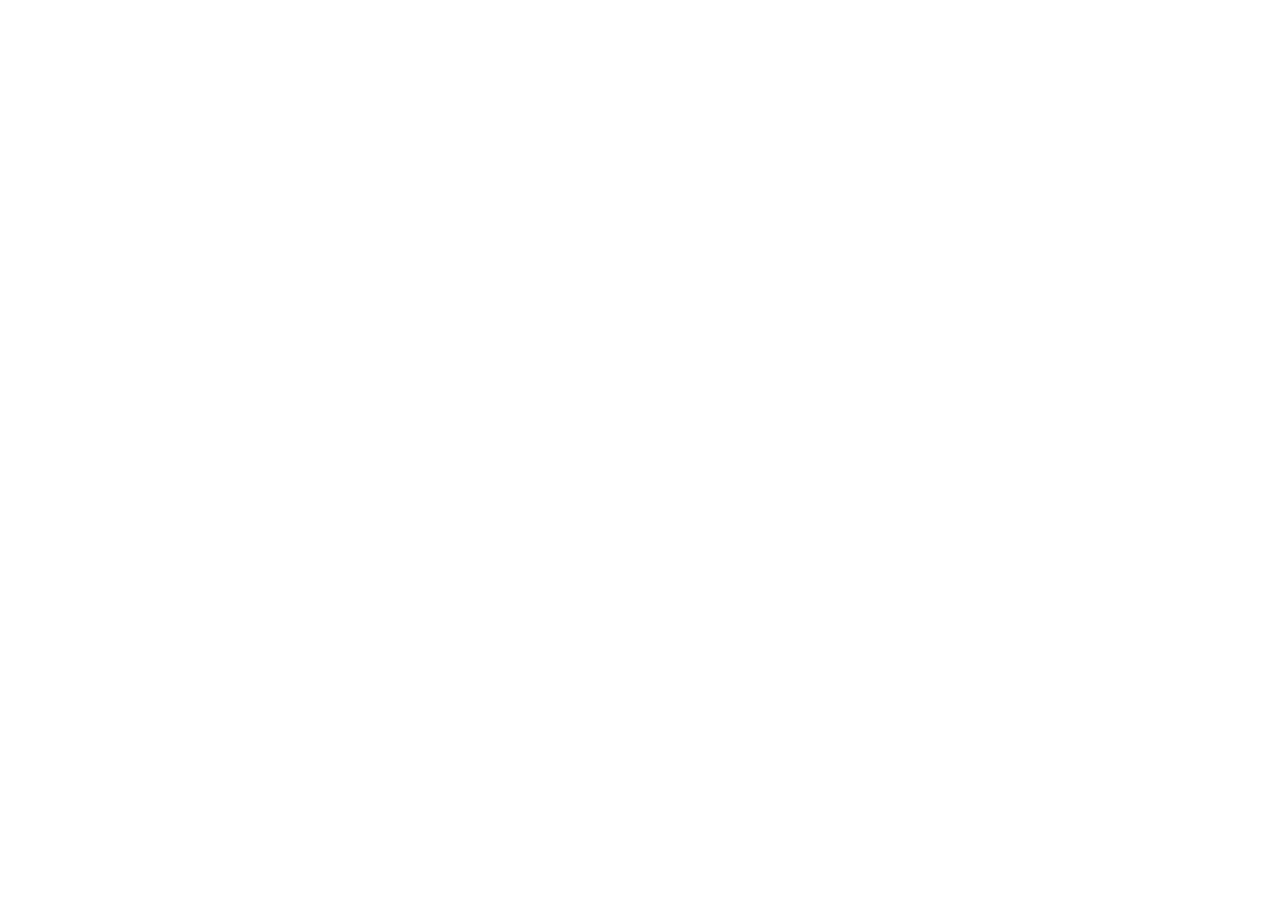
==== index.html @ f9398fc0 "first commit" ====
<!DOCTYPE html>
<html lang="en">
<head>
    <meta charset="UTF-8">
    <meta name="viewport" content="width=device-width, initial-scale=1.0">
    <title>Asprasys</title>
</head>
<body>
    
</body>
</html>
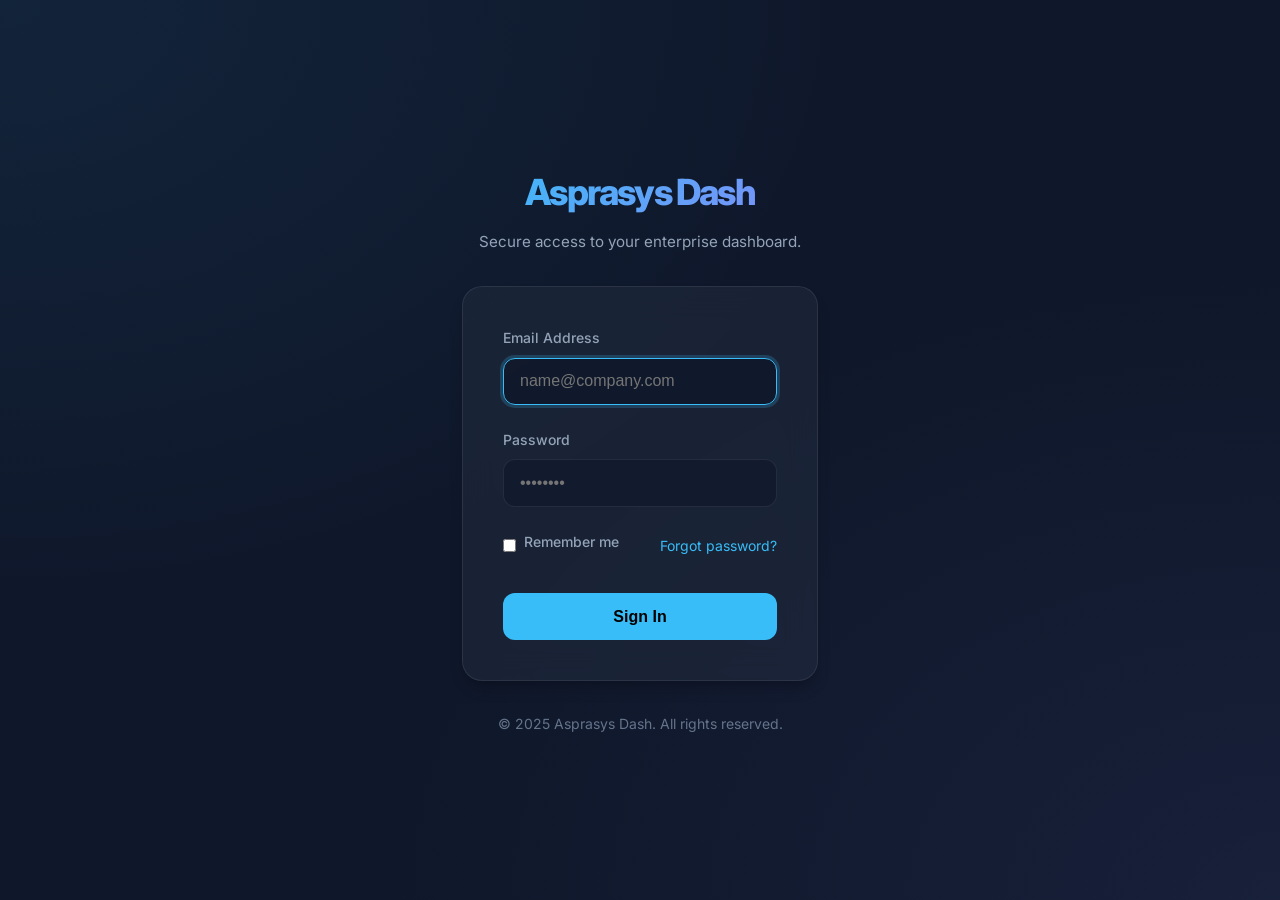
==== commit ce289ceb: "Add login page and dashboard layout with styles; remove old login.html" ====
--- a/index.html
+++ b/index.html
@@ -1,11 +1,356 @@
 <!DOCTYPE html>
 <html lang="en">
+
 <head>
-    <meta charset="UTF-8">
-    <meta name="viewport" content="width=device-width, initial-scale=1.0">
+    <meta charset="UTF-8" />
+    <meta name="viewport" content="width=device-width, initial-scale=1.0" />
     <title>Asprasys</title>
+    <style>
+        /*
+ * GLOBAL STYLESHEET - Dashboard Web App
+ * Optimized for: Login (index.html), Dashboard, and Profile Management
+ */
+
+        @import url('https://fonts.googleapis.com/css2?family=Inter:wght@300;400;500;600;700&display=swap');
+
+        :root {
+            /* Color Palette - Professional Dark Mode */
+            --bg-main: #0f172a;
+            --bg-accent: #1e293b;
+            --primary: #38bdf8;
+            --primary-glow: rgba(56, 189, 248, 0.2);
+            --secondary: #64748b;
+            --accent: #818cf8;
+            --success: #10b981;
+            --warning: #f59e0b;
+            --danger: #ef4444;
+
+            /* Surface Colors */
+            --surface: rgba(30, 41, 59, 0.7);
+            --surface-light: rgba(51, 65, 85, 0.9);
+            --border: rgba(255, 255, 255, 0.08);
+
+            /* Text Colors */
+            --text-primary: #f8fafc;
+            --text-secondary: #94a3b8;
+            --text-muted: #64748b;
+
+            /* Sizing & Layout */
+            --sidebar-width: 260px;
+            --navbar-height: 70px;
+            --container-max: 1200px;
+            --radius-sm: 6px;
+            --radius-md: 12px;
+            --radius-lg: 20px;
+
+            /* Transitions & Shadows */
+            --transition: all 0.3s cubic-bezier(0.4, 0, 0.2, 1);
+            --shadow-md: 0 10px 15px -3px rgba(0, 0, 0, 0.2), 0 4px 6px -2px rgba(0, 0, 0, 0.1);
+        }
+
+        /* 1. Global Reset */
+        *,
+        *::before,
+        *::after {
+            margin: 0;
+            padding: 0;
+            box-sizing: border-box;
+        }
+
+        html {
+            font-size: 16px;
+            scroll-behavior: smooth;
+        }
+
+        body {
+            font-family: 'Inter', system-ui, -apple-system, sans-serif;
+            background: var(--bg-main);
+            background-image:
+                radial-gradient(at 0% 0%, rgba(56, 189, 248, 0.08) 0px, transparent 50%),
+                radial-gradient(at 100% 100%, rgba(129, 140, 248, 0.08) 0px, transparent 50%);
+            background-attachment: fixed;
+            color: var(--text-primary);
+            line-height: 1.6;
+            min-height: 100vh;
+        }
+
+        /* 2. Login Page Specific Layout */
+        .login-page {
+            display: flex;
+            align-items: center;
+            justify-content: center;
+        }
+
+        .login-wrapper {
+            width: 100%;
+            max-width: 420px;
+            padding: 2rem;
+            animation: fadeIn 0.6s ease-out;
+        }
+
+        @keyframes fadeIn {
+            from {
+                opacity: 0;
+                transform: translateY(10px);
+            }
+
+            to {
+                opacity: 1;
+                transform: translateY(0);
+            }
+        }
+
+        .login-header {
+            text-align: center;
+            margin-bottom: 2rem;
+        }
+
+        .app-title {
+            font-size: 2.25rem;
+            font-weight: 800;
+            letter-spacing: -0.05em;
+            margin-bottom: 0.5rem;
+        }
+
+        .app-tagline {
+            color: var(--text-secondary);
+            font-size: 0.95rem;
+        }
+
+        /* 3. Card & Container Components */
+        .card {
+            background: var(--surface);
+            backdrop-filter: blur(16px);
+            -webkit-backdrop-filter: blur(16px);
+            border: 1px solid var(--border);
+            border-radius: var(--radius-lg);
+            padding: 2.5rem;
+            box-shadow: var(--shadow-md);
+        }
+
+        /* 4. Form Styles */
+        .form-group {
+            margin-bottom: 1.5rem;
+        }
+
+        label {
+            display: block;
+            margin-bottom: 0.5rem;
+            font-weight: 500;
+            color: var(--text-secondary);
+            font-size: 0.875rem;
+        }
+
+        .form-control {
+            width: 100%;
+            padding: 0.85rem 1rem;
+            background: rgba(15, 23, 42, 0.6);
+            border: 1px solid var(--border);
+            border-radius: var(--radius-md);
+            color: var(--text-primary);
+            font-size: 1rem;
+            transition: var(--transition);
+        }
+
+        .form-control:focus {
+            outline: none;
+            border-color: var(--primary);
+            box-shadow: 0 0 0 3px var(--primary-glow);
+            background: rgba(15, 23, 42, 0.8);
+        }
+
+        .form-actions {
+            display: flex;
+            align-items: center;
+            justify-content: space-between;
+            margin-bottom: 2rem;
+            font-size: 0.875rem;
+        }
+
+        .checkbox-group {
+            display: flex;
+            align-items: center;
+            gap: 0.5rem;
+        }
+
+        .checkbox-group input[type="checkbox"] {
+            accent-color: var(--primary);
+            cursor: pointer;
+        }
+
+        /* 5. Buttons & Links */
+        .btn {
+            width: 100%;
+            padding: 0.85rem 1.5rem;
+            border-radius: var(--radius-md);
+            font-weight: 600;
+            font-size: 1rem;
+            cursor: pointer;
+            transition: var(--transition);
+            border: 1px solid transparent;
+            display: inline-flex;
+            align-items: center;
+            justify-content: center;
+            gap: 0.5rem;
+        }
+
+        .btn-primary {
+            background: var(--primary);
+            color: #000;
+        }
+
+        .btn-primary:hover {
+            background: #7dd3fc;
+            transform: translateY(-1px);
+            box-shadow: 0 4px 12px rgba(56, 189, 248, 0.3);
+        }
+
+        .btn-secondary {
+            background: transparent;
+            border-color: var(--border);
+            color: var(--text-primary);
+        }
+
+        .btn-secondary:hover {
+            background: var(--bg-accent);
+            border-color: var(--text-secondary);
+        }
+
+        .btn-link {
+            color: var(--primary);
+            text-decoration: none;
+            transition: var(--transition);
+        }
+
+        .btn-link:hover {
+            color: #7dd3fc;
+            text-decoration: underline;
+        }
+
+        /* 6. Dividers */
+        .divider {
+            display: flex;
+            align-items: center;
+            text-align: center;
+            margin: 1.5rem 0;
+            color: var(--text-muted);
+            font-size: 0.75rem;
+            font-weight: 700;
+            text-transform: uppercase;
+            letter-spacing: 0.1em;
+        }
+
+        .divider::before,
+        .divider::after {
+            content: '';
+            flex: 1;
+            border-bottom: 1px solid var(--border);
+        }
+
+        .divider span {
+            padding: 0 1rem;
+        }
+
+        /* 7. Footer */
+        .login-footer {
+            margin-top: 2rem;
+            text-align: center;
+            font-size: 0.875rem;
+            color: var(--text-muted);
+        }
+
+        .text-gradient {
+            background: linear-gradient(135deg, var(--primary), var(--accent));
+            -webkit-background-clip: text;
+            -webkit-text-fill-color: transparent;
+        }
+
+        /* 8. Utilities */
+        .flex-between {
+            display: flex;
+            justify-content: space-between;
+            align-items: center;
+        }
+
+        /* 9. Scrollbar Styles */
+        ::-webkit-scrollbar {
+            width: 8px;
+        }
+
+        ::-webkit-scrollbar-track {
+            background: var(--bg-main);
+        }
+
+        ::-webkit-scrollbar-thumb {
+            background: var(--surface-light);
+            border-radius: 10px;
+        }
+
+        ::-webkit-scrollbar-thumb:hover {
+            background: var(--secondary);
+        }
+
+        /* 10. Responsive */
+        @media (max-width: 480px) {
+            .login-wrapper {
+                padding: 1rem;
+            }
+
+            .card {
+                padding: 1.5rem;
+            }
+        }
+    </style>
 </head>
-<body>
+
+<body class="login-page">
     
+    <main class="login-wrapper">
+        <section class="login-container">
+            <header class="login-header">
+                <div class="app-branding">
+                    <h1 class="app-title text-gradient">Asprasys Dash</h1>
+                    <p class="app-tagline">
+                        Secure access to your enterprise dashboard.
+                    </p>
+                </div>
+            </header>
+
+            <div class="card login-card">
+                <form action="dashboard.html" method="POST" class="login-form">
+                    <div class="form-group">
+                        <label for="email">Email Address</label>
+                        <input type="email" id="email" name="email" class="form-control" placeholder="name@company.com"
+                            required autofocus />
+                    </div>
+
+                    <div class="form-group">
+                        <label for="password">Password</label>
+                        <input type="password" id="password" name="password" class="form-control" placeholder="••••••••"
+                            required />
+                    </div>
+
+                    <div class="form-actions flex-between">
+                        <div class="checkbox-group">
+                            <input type="checkbox" id="remember" name="remember" />
+                            <label for="remember">Remember me</label>
+                        </div>
+                        <a href="#" class="btn-link">Forgot password?</a>
+                    </div>
+
+                    <button type="submit" class="btn btn-primary" href="\auth\dashboard.html">Sign In</button>
+
+                </form>
+            </div>
+
+            <footer class="login-footer">
+                <p class="copyright-text">
+                    &copy; 2025 <span class="app-name">Asprasys Dash</span>. All rights
+                    reserved.
+                </p>
+            </footer>
+        </section>
+    </main>
 </body>
+
 </html>
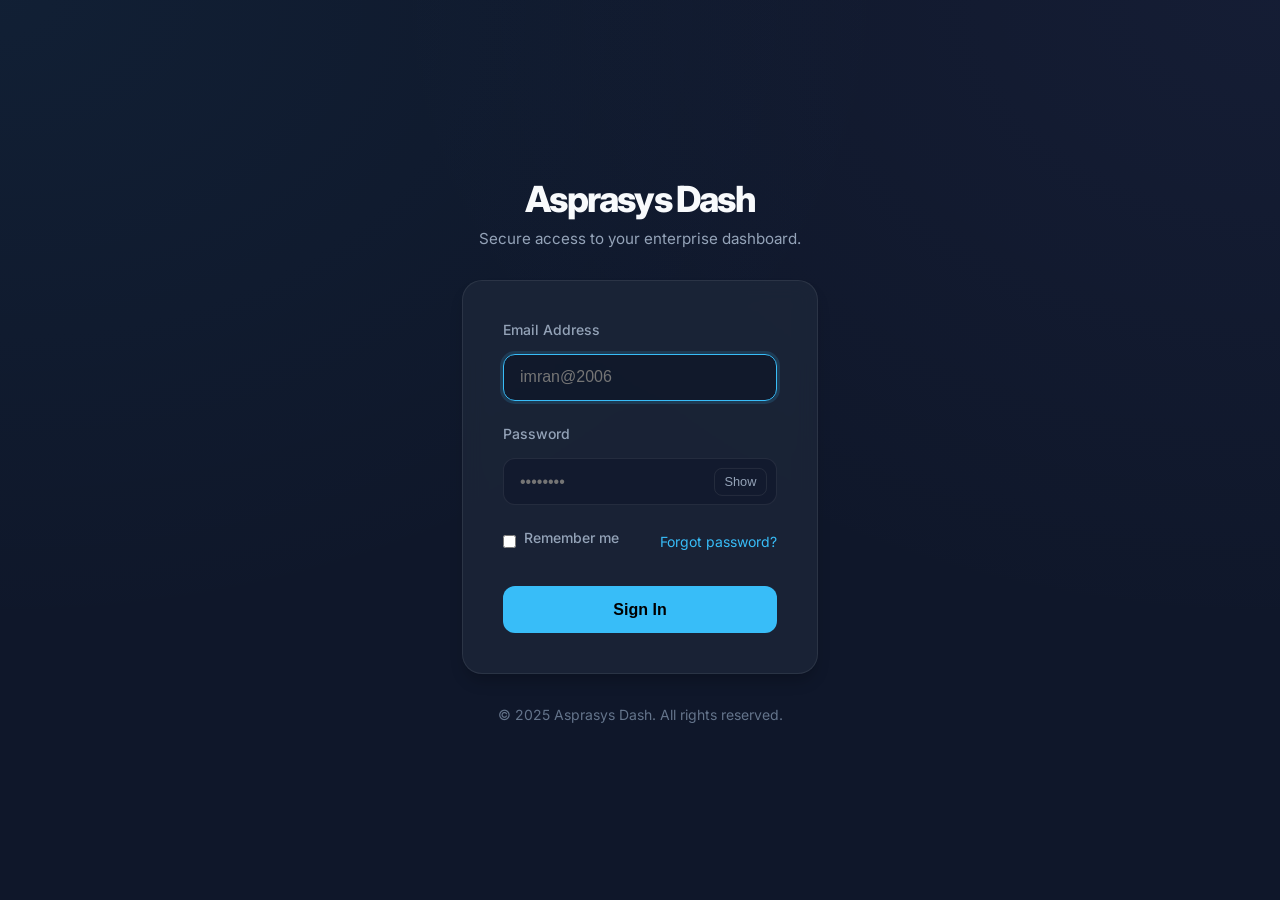
==== commit b7db8e50: "updates" ====
--- a/index.html
+++ b/index.html
@@ -5,352 +5,52 @@
     <meta charset="UTF-8" />
     <meta name="viewport" content="width=device-width, initial-scale=1.0" />
     <title>Asprasys</title>
-    <style>
-        /*
- * GLOBAL STYLESHEET - Dashboard Web App
- * Optimized for: Login (index.html), Dashboard, and Profile Management
- */
-
-        @import url('https://fonts.googleapis.com/css2?family=Inter:wght@300;400;500;600;700&display=swap');
-
-        :root {
-            /* Color Palette - Professional Dark Mode */
-            --bg-main: #0f172a;
-            --bg-accent: #1e293b;
-            --primary: #38bdf8;
-            --primary-glow: rgba(56, 189, 248, 0.2);
-            --secondary: #64748b;
-            --accent: #818cf8;
-            --success: #10b981;
-            --warning: #f59e0b;
-            --danger: #ef4444;
-
-            /* Surface Colors */
-            --surface: rgba(30, 41, 59, 0.7);
-            --surface-light: rgba(51, 65, 85, 0.9);
-            --border: rgba(255, 255, 255, 0.08);
-
-            /* Text Colors */
-            --text-primary: #f8fafc;
-            --text-secondary: #94a3b8;
-            --text-muted: #64748b;
-
-            /* Sizing & Layout */
-            --sidebar-width: 260px;
-            --navbar-height: 70px;
-            --container-max: 1200px;
-            --radius-sm: 6px;
-            --radius-md: 12px;
-            --radius-lg: 20px;
-
-            /* Transitions & Shadows */
-            --transition: all 0.3s cubic-bezier(0.4, 0, 0.2, 1);
-            --shadow-md: 0 10px 15px -3px rgba(0, 0, 0, 0.2), 0 4px 6px -2px rgba(0, 0, 0, 0.1);
-        }
-
-        /* 1. Global Reset */
-        *,
-        *::before,
-        *::after {
-            margin: 0;
-            padding: 0;
-            box-sizing: border-box;
-        }
-
-        html {
-            font-size: 16px;
-            scroll-behavior: smooth;
-        }
-
-        body {
-            font-family: 'Inter', system-ui, -apple-system, sans-serif;
-            background: var(--bg-main);
-            background-image:
-                radial-gradient(at 0% 0%, rgba(56, 189, 248, 0.08) 0px, transparent 50%),
-                radial-gradient(at 100% 100%, rgba(129, 140, 248, 0.08) 0px, transparent 50%);
-            background-attachment: fixed;
-            color: var(--text-primary);
-            line-height: 1.6;
-            min-height: 100vh;
-        }
-
-        /* 2. Login Page Specific Layout */
-        .login-page {
-            display: flex;
-            align-items: center;
-            justify-content: center;
-        }
-
-        .login-wrapper {
-            width: 100%;
-            max-width: 420px;
-            padding: 2rem;
-            animation: fadeIn 0.6s ease-out;
-        }
-
-        @keyframes fadeIn {
-            from {
-                opacity: 0;
-                transform: translateY(10px);
-            }
-
-            to {
-                opacity: 1;
-                transform: translateY(0);
-            }
-        }
-
-        .login-header {
-            text-align: center;
-            margin-bottom: 2rem;
-        }
-
-        .app-title {
-            font-size: 2.25rem;
-            font-weight: 800;
-            letter-spacing: -0.05em;
-            margin-bottom: 0.5rem;
-        }
-
-        .app-tagline {
-            color: var(--text-secondary);
-            font-size: 0.95rem;
-        }
-
-        /* 3. Card & Container Components */
-        .card {
-            background: var(--surface);
-            backdrop-filter: blur(16px);
-            -webkit-backdrop-filter: blur(16px);
-            border: 1px solid var(--border);
-            border-radius: var(--radius-lg);
-            padding: 2.5rem;
-            box-shadow: var(--shadow-md);
-        }
-
-        /* 4. Form Styles */
-        .form-group {
-            margin-bottom: 1.5rem;
-        }
-
-        label {
-            display: block;
-            margin-bottom: 0.5rem;
-            font-weight: 500;
-            color: var(--text-secondary);
-            font-size: 0.875rem;
-        }
-
-        .form-control {
-            width: 100%;
-            padding: 0.85rem 1rem;
-            background: rgba(15, 23, 42, 0.6);
-            border: 1px solid var(--border);
-            border-radius: var(--radius-md);
-            color: var(--text-primary);
-            font-size: 1rem;
-            transition: var(--transition);
-        }
-
-        .form-control:focus {
-            outline: none;
-            border-color: var(--primary);
-            box-shadow: 0 0 0 3px var(--primary-glow);
-            background: rgba(15, 23, 42, 0.8);
-        }
-
-        .form-actions {
-            display: flex;
-            align-items: center;
-            justify-content: space-between;
-            margin-bottom: 2rem;
-            font-size: 0.875rem;
-        }
-
-        .checkbox-group {
-            display: flex;
-            align-items: center;
-            gap: 0.5rem;
-        }
-
-        .checkbox-group input[type="checkbox"] {
-            accent-color: var(--primary);
-            cursor: pointer;
-        }
-
-        /* 5. Buttons & Links */
-        .btn {
-            width: 100%;
-            padding: 0.85rem 1.5rem;
-            border-radius: var(--radius-md);
-            font-weight: 600;
-            font-size: 1rem;
-            cursor: pointer;
-            transition: var(--transition);
-            border: 1px solid transparent;
-            display: inline-flex;
-            align-items: center;
-            justify-content: center;
-            gap: 0.5rem;
-        }
-
-        .btn-primary {
-            background: var(--primary);
-            color: #000;
-        }
-
-        .btn-primary:hover {
-            background: #7dd3fc;
-            transform: translateY(-1px);
-            box-shadow: 0 4px 12px rgba(56, 189, 248, 0.3);
-        }
-
-        .btn-secondary {
-            background: transparent;
-            border-color: var(--border);
-            color: var(--text-primary);
-        }
-
-        .btn-secondary:hover {
-            background: var(--bg-accent);
-            border-color: var(--text-secondary);
-        }
-
-        .btn-link {
-            color: var(--primary);
-            text-decoration: none;
-            transition: var(--transition);
-        }
-
-        .btn-link:hover {
-            color: #7dd3fc;
-            text-decoration: underline;
-        }
-
-        /* 6. Dividers */
-        .divider {
-            display: flex;
-            align-items: center;
-            text-align: center;
-            margin: 1.5rem 0;
-            color: var(--text-muted);
-            font-size: 0.75rem;
-            font-weight: 700;
-            text-transform: uppercase;
-            letter-spacing: 0.1em;
-        }
-
-        .divider::before,
-        .divider::after {
-            content: '';
-            flex: 1;
-            border-bottom: 1px solid var(--border);
-        }
-
-        .divider span {
-            padding: 0 1rem;
-        }
-
-        /* 7. Footer */
-        .login-footer {
-            margin-top: 2rem;
-            text-align: center;
-            font-size: 0.875rem;
-            color: var(--text-muted);
-        }
-
-        .text-gradient {
-            background: linear-gradient(135deg, var(--primary), var(--accent));
-            -webkit-background-clip: text;
-            -webkit-text-fill-color: transparent;
-        }
-
-        /* 8. Utilities */
-        .flex-between {
-            display: flex;
-            justify-content: space-between;
-            align-items: center;
-        }
-
-        /* 9. Scrollbar Styles */
-        ::-webkit-scrollbar {
-            width: 8px;
-        }
-
-        ::-webkit-scrollbar-track {
-            background: var(--bg-main);
-        }
-
-        ::-webkit-scrollbar-thumb {
-            background: var(--surface-light);
-            border-radius: 10px;
-        }
-
-        ::-webkit-scrollbar-thumb:hover {
-            background: var(--secondary);
-        }
-
-        /* 10. Responsive */
-        @media (max-width: 480px) {
-            .login-wrapper {
-                padding: 1rem;
-            }
-
-            .card {
-                padding: 1.5rem;
-            }
-        }
-    </style>
+    <link rel="stylesheet" href="/assets/css/style.css">
+    
 </head>
 
 <body class="login-page">
-    
     <main class="login-wrapper">
-        <section class="login-container">
-            <header class="login-header">
-                <div class="app-branding">
-                    <h1 class="app-title text-gradient">Asprasys Dash</h1>
-                    <p class="app-tagline">
-                        Secure access to your enterprise dashboard.
-                    </p>
+        <header class="login-header">
+            <h1 class="app-title">Asprasys Dash</h1>
+            <p class="app-tagline">Secure access to your enterprise dashboard.</p>
+        </header>
+
+        <div class="card">
+            <div id="error-message" role="alert" aria-live="assertive">Invalid email or password.</div>
+            <form id="login-form">
+                <div class="form-group">
+                    <label for="email">Email Address</label>
+                    <input type="text" id="email" class="form-control" placeholder="imran@2006" required autofocus />
                 </div>
-            </header>
 
-            <div class="card login-card">
-                <form action="dashboard.html" method="POST" class="login-form">
-                    <div class="form-group">
-                        <label for="email">Email Address</label>
-                        <input type="email" id="email" name="email" class="form-control" placeholder="name@company.com"
-                            required autofocus />
+                <div class="form-group">
+                    <label for="password">Password</label>
+                    <div class="input-with-addon">
+                        <input type="password" id="password" class="form-control" placeholder="••••••••" required />
+                        <button type="button" id="toggle-password" class="toggle-password">Show</button>
                     </div>
+                    <div id="caps-warning" class="caps-lock-warning">Caps Lock is ON</div>
+                </div>
 
-                    <div class="form-group">
-                        <label for="password">Password</label>
-                        <input type="password" id="password" name="password" class="form-control" placeholder="••••••••"
-                            required />
+                <div class="form-actions">
+                    <div class="checkbox-group">
+                        <input type="checkbox" id="remember" />
+                        <label for="remember">Remember me</label>
                     </div>
+                    <a href="#" class="btn-link">Forgot password?</a>
+                </div>
 
-                    <div class="form-actions flex-between">
-                        <div class="checkbox-group">
-                            <input type="checkbox" id="remember" name="remember" />
-                            <label for="remember">Remember me</label>
-                        </div>
-                        <a href="#" class="btn-link">Forgot password?</a>
-                    </div>
+                <button type="submit" id="submit-btn" class="btn-primary">Sign In</button>
+            </form>
+        </div>
 
-                    <button type="submit" class="btn btn-primary" href="\auth\dashboard.html">Sign In</button>
+        <footer class="login-footer">
+            <p>&copy; 2025 Asprasys Dash. All rights reserved.</p>
+        </footer>
+    </main>
 
-                </form>
-            </div>
-
-            <footer class="login-footer">
-                <p class="copyright-text">
-                    &copy; 2025 <span class="app-name">Asprasys Dash</span>. All rights
-                    reserved.
-                </p>
-            </footer>
-        </section>
-    </main>
+    <script src="/assets/js/app.js"></script>
 </body>
 
 </html>
--- a/assets/css/style.css
+++ b/assets/css/style.css
@@ -0,0 +1,2373 @@
+@import url('https://fonts.googleapis.com/css2?family=Inter:wght@300;400;500;600;700&display=swap');
+
+:root {
+  /* Color Palette */
+  --bg-main: #0f172a;
+  --bg-accent: #1e293b;
+  --primary: #38bdf8;
+  --primary-glow: rgba(56, 189, 248, 0.15);
+  --secondary: #64748b;
+  --accent: #818cf8;
+  --success: #10b981;
+  --warning: #f59e0b;
+  --danger: #ef4444;
+
+  /* Surface & Borders */
+  --surface: rgba(30, 41, 59, 0.7);
+  --border: rgba(255, 255, 255, 0.08);
+
+  /* Text */
+  --text-primary: #f8fafc;
+  --text-secondary: #94a3b8;
+  --text-muted: #64748b;
+
+  /* Dimensions */
+  --sidebar-width: 260px;
+  --navbar-height: 70px;
+  --radius-md: 12px;
+  --radius-lg: 20px;
+
+  /* Effects */
+  --transition: all 0.3s cubic-bezier(0.4, 0, 0.2, 1);
+  --shadow: 0 10px 15px -3px rgba(0, 0, 0, 0.2);
+}
+
+/* Reset & Base */
+*,
+*::before,
+*::after {
+  margin: 0;
+  padding: 0;
+  box-sizing: border-box;
+}
+
+body {
+  font-family: "Inter", system-ui, -apple-system, sans-serif;
+  background: var(--bg-main);
+  background-image: radial-gradient(
+      at 0% 0%,
+      rgba(56, 189, 248, 0.05) 0px,
+      transparent 50%
+    ),
+    radial-gradient(at 100% 0%, rgba(129, 140, 248, 0.05) 0px, transparent 50%);
+  background-attachment: fixed;
+  color: var(--text-primary);
+  overflow-x: hidden;
+}
+
+/* Login Page */
+.login-page {
+  display: flex;
+  align-items: center;
+  justify-content: center;
+  min-height: 100vh;
+}
+
+.login-wrapper {
+  width: 100%;
+  max-width: 420px;
+  padding: 2rem;
+  animation: fadeIn 0.6s ease-out;
+}
+
+@keyframes fadeIn {
+  from { opacity: 0; transform: translateY(10px); }
+  to { opacity: 1; transform: translateY(0); }
+}
+
+.login-header { text-align: center; margin-bottom: 2rem; }
+.app-title { font-size: 2.25rem; font-weight: 800; letter-spacing: -0.05em; margin-bottom: 0.5rem; }
+.app-tagline { color: var(--text-secondary); font-size: 0.95rem; }
+
+.login-page .card { padding: 2.5rem; }
+
+.login-page .form-group { margin-bottom: 1.5rem; }
+.login-page label { display: block; margin-bottom: 0.5rem; font-weight: 500; color: var(--text-secondary); font-size: 0.875rem; }
+.login-page .form-control {
+  width: 100%;
+  padding: 0.85rem 1rem;
+  background: rgba(15, 23, 42, 0.6);
+  border: 1px solid var(--border);
+  border-radius: var(--radius-md);
+  color: var(--text-primary);
+  font-size: 1rem;
+  transition: var(--transition);
+}
+.login-page .form-control:focus {
+  outline: none;
+  border-color: var(--primary);
+  box-shadow: 0 0 0 3px var(--primary-glow);
+  background: rgba(15, 23, 42, 0.8);
+}
+.login-page .form-actions { display: flex; align-items: center; justify-content: space-between; margin-bottom: 2rem; font-size: 0.875rem; }
+.login-page .checkbox-group { display: flex; align-items: center; gap: 0.5rem; }
+.login-page .checkbox-group input[type="checkbox"] { accent-color: var(--primary); cursor: pointer; }
+
+.login-page .btn-primary {
+  width: 100%;
+  padding: 0.85rem 1.5rem;
+  border-radius: var(--radius-md);
+  font-weight: 600;
+  font-size: 1rem;
+  cursor: pointer;
+  transition: var(--transition);
+  border: 1px solid transparent;
+  display: inline-flex;
+  align-items: center;
+  justify-content: center;
+  gap: 0.5rem;
+  background: var(--primary);
+  color: #000;
+}
+.login-page .btn-primary:hover { background: #7dd3fc; transform: translateY(-1px); box-shadow: 0 4px 12px rgba(56, 189, 248, 0.3); }
+.login-page .btn-secondary { background: transparent; border: 1px solid var(--border); color: var(--text-primary); }
+.login-page .btn-secondary:hover { background: var(--bg-accent); border-color: var(--text-secondary); }
+.login-page .btn-link { color: var(--primary); text-decoration: none; transition: var(--transition); }
+.login-page .btn-link:hover { color: #7dd3fc; text-decoration: underline; }
+
+.divider { display: flex; align-items: center; text-align: center; margin: 1.5rem 0; color: var(--text-muted); font-size: 0.75rem; font-weight: 700; text-transform: uppercase; letter-spacing: 0.1em; }
+.divider::before, .divider::after { content: ''; flex: 1; border-bottom: 1px solid var(--border); }
+.divider span { padding: 0 1rem; }
+
+.login-footer { margin-top: 2rem; text-align: center; font-size: 0.875rem; color: var(--text-muted); }
+.text-gradient { background: linear-gradient(135deg, var(--primary), var(--accent)); -webkit-background-clip: text; -webkit-text-fill-color: transparent; }
+
+/* Login UX improvements */
+#error-message {
+  display: none;
+  background: rgba(239, 68, 68, 0.12);
+  color: var(--danger);
+  border: 1px solid rgba(239, 68, 68, 0.35);
+  border-radius: var(--radius-md);
+  padding: 0.75rem 1rem;
+  margin-bottom: 1rem;
+  font-weight: 600;
+}
+.input-error { border-color: var(--danger) !important; box-shadow: 0 0 0 3px rgba(239, 68, 68, 0.15) !important; }
+.input-with-addon { position: relative; }
+.toggle-password { position: absolute; right: 10px; top: 50%; transform: translateY(-50%); background: transparent; border: 1px solid var(--border); color: var(--text-secondary); padding: 0.35rem 0.6rem; border-radius: 8px; font-size: 0.8rem; cursor: pointer; }
+.toggle-password:hover { background: var(--bg-accent); color: var(--text-primary); }
+.caps-lock-warning { display: none; margin-top: 0.4rem; font-size: 0.8rem; color: var(--warning); }
+
+/* Custom Scrollbar */
+::-webkit-scrollbar { width: 8px; }
+::-webkit-scrollbar-track { background: var(--bg-main); }
+::-webkit-scrollbar-thumb { background: var(--surface); border-radius: 10px; }
+::-webkit-scrollbar-thumb:hover { background: var(--secondary); }
+
+/* Layout Structure */
+.app-container {
+  display: flex;
+  min-height: 100vh;
+}
+
+/* Sidebar */
+.sidebar {
+  width: var(--sidebar-width);
+  background: var(--bg-accent);
+  border-right: 1px solid var(--border);
+  display: flex;
+  flex-direction: column;
+  position: fixed;
+  height: 100vh;
+  transition: var(--transition);
+  z-index: 1000;
+}
+
+.sidebar-header {
+  height: var(--navbar-height);
+  display: flex;
+  align-items: center;
+  padding: 0 1.5rem;
+  border-bottom: 1px solid var(--border);
+}
+
+.logo-text {
+  font-size: 1.5rem;
+  font-weight: 800;
+  background: linear-gradient(135deg, var(--primary), var(--accent));
+  -webkit-background-clip: text;
+  -webkit-text-fill-color: transparent;
+}
+
+.sidebar-nav {
+  flex: 1;
+  padding: 1.5rem 1rem;
+  overflow-y: auto;
+}
+
+.nav-list {
+  list-style: none;
+}
+
+.nav-item {
+  margin-bottom: 0.5rem;
+}
+
+.nav-link {
+  display: flex;
+  align-items: center;
+  padding: 0.8rem 1rem;
+  color: var(--text-secondary);
+  text-decoration: none;
+  border-radius: var(--radius-md);
+  transition: var(--transition);
+  font-weight: 500;
+  font-size: 0.95rem;
+}
+
+.nav-link:hover {
+  background: rgba(255, 255, 255, 0.05);
+  color: var(--text-primary);
+}
+
+.nav-link.active {
+  background: var(--primary-glow);
+  color: var(--primary);
+  box-shadow: inset 0 0 0 1px rgba(56, 189, 248, 0.2);
+}
+
+.logout-link {
+  border-top: 1px solid var(--border);
+  margin-top: 1rem;
+  padding-top: 1rem;
+}
+
+/* Main Content Wrapper */
+.main-wrapper {
+  flex: 1;
+  margin-left: var(--sidebar-width);
+  transition: var(--transition);
+  display: flex;
+  flex-direction: column;
+}
+
+/* Navbar */
+.navbar {
+  height: var(--navbar-height);
+  background: rgba(15, 23, 42, 0.8);
+  backdrop-filter: blur(12px);
+  border-bottom: 1px solid var(--border);
+  display: flex;
+  align-items: center;
+  justify-content: space-between;
+  padding: 0 2rem;
+  position: sticky;
+  top: 0;
+  z-index: 900;
+}
+
+.menu-toggle {
+  display: none;
+  background: none;
+  border: none;
+  color: var(--text-primary);
+  font-size: 1.5rem;
+  cursor: pointer;
+}
+
+.user-profile {
+  display: flex;
+  align-items: center;
+  gap: 1rem;
+  cursor: pointer;
+}
+
+.user-avatar {
+  width: 35px;
+  height: 35px;
+  background: var(--accent);
+  border-radius: 50%;
+  display: flex;
+  align-items: center;
+  justify-content: center;
+  font-weight: 700;
+  font-size: 0.8rem;
+}
+
+/* Dashboard Content Area */
+.content-area {
+  padding: 2rem;
+  max-width: 1400px;
+  width: 100%;
+  margin: 0 auto;
+}
+
+.welcome-section {
+  margin-bottom: 2rem;
+}
+
+.welcome-section h1 {
+  font-size: 1.8rem;
+  margin-bottom: 0.5rem;
+}
+
+.welcome-section p {
+  color: var(--text-secondary);
+}
+/* 3-Column Grid */
+.dashboard-grid {
+  display: grid;
+  grid-template-columns: 1fr 1.2fr 0.8fr;
+  gap: 1.5rem;
+  margin-top: 2rem;
+}
+
+/* Stat Cards */
+.stats-grid {
+  display: grid;
+  grid-template-columns: repeat(auto-fit, minmax(180px, 1fr));
+  gap: 1.2rem;
+  margin-bottom: 2rem;
+}
+.card {
+  background: var(--surface);
+  border: 1px solid var(--border);
+  border-radius: var(--radius-lg);
+  padding: 1.5rem;
+  transition: var(--transition);
+  backdrop-filter: blur(10px);
+}
+.card:hover {
+  transform: translateY(-4px);
+  border-color: var(--primary);
+  box-shadow: var(--shadow);
+}
+.stat-label {
+  color: var(--text-secondary);
+  font-size: 0.75rem;
+  text-transform: uppercase;
+  letter-spacing: 0.05em;
+  font-weight: 600;
+}
+.stat-value {
+  font-size: 1.8rem;
+  font-weight: 700;
+  display: block;
+  margin-top: 0.4rem;
+}
+
+/* Quick Actions */
+.quick-actions {
+  display: flex;
+  gap: 0.8rem;
+  margin-bottom: 2rem;
+  overflow-x: auto;
+  padding-bottom: 5px;
+}
+.action-btn {
+  background: var(--bg-accent);
+  border: 1px solid var(--border);
+  color: var(--text-primary);
+  padding: 0.6rem 1.2rem;
+  border-radius: 50px;
+  font-size: 0.85rem;
+  font-weight: 600;
+  cursor: pointer;
+  transition: var(--transition);
+  white-space: nowrap;
+  display: flex;
+  align-items: center;
+  gap: 0.5rem;
+}
+.action-btn:hover {
+  background: var(--primary);
+  color: var(--bg-main);
+  border-color: var(--primary);
+}
+
+/* Section Headings */
+.section-title {
+  font-size: 1.1rem;
+  font-weight: 700;
+  margin-bottom: 1.2rem;
+  display: flex;
+  justify-content: space-between;
+  align-items: center;
+}
+.view-all {
+  color: var(--primary);
+  font-size: 0.8rem;
+  text-decoration: none;
+}
+
+/* Progress List */
+.velocity-item {
+  margin-bottom: 1.2rem;
+}
+.velocity-info {
+  display: flex;
+  justify-content: space-between;
+  font-size: 0.9rem;
+  margin-bottom: 0.5rem;
+}
+.progress-bar {
+  height: 6px;
+  background: rgba(255, 255, 255, 0.05);
+  border-radius: 10px;
+  overflow: hidden;
+}
+.progress-fill {
+  height: 100%;
+  background: var(--primary);
+  border-radius: 10px;
+}
+
+/* Interview Pipeline */
+.pipeline-item {
+  padding: 1rem;
+  border-radius: var(--radius-md);
+  background: rgba(255, 255, 255, 0.03);
+  border: 1px solid var(--border);
+  margin-bottom: 1rem;
+  transition: var(--transition);
+}
+.pipeline-item:hover {
+  background: rgba(255, 255, 255, 0.06);
+}
+.round-tag {
+  font-size: 0.7rem;
+  padding: 0.2rem 0.5rem;
+  border-radius: 4px;
+  background: var(--primary-glow);
+  color: var(--primary);
+  margin-bottom: 0.5rem;
+  display: inline-block;
+  font-weight: 700;
+}
+/* Footer */
+.footer {
+  margin-top: auto;
+  padding: 2rem;
+  text-align: center;
+  border-top: 1px solid var(--border);
+  color: var(--text-muted);
+  font-size: 0.875rem;
+}
+
+/* Responsive Design */
+@media (max-width: 1024px) {
+  .sidebar {
+    transform: translateX(-100%);
+  }
+
+  .sidebar.active {
+    transform: translateX(0);
+  }
+
+  .main-wrapper {
+    margin-left: 0;
+  }
+
+  .menu-toggle {
+    display: block;
+  }
+}
+
+@media (max-width: 640px) {
+  .content-area {
+    padding: 1rem;
+  }
+
+  .stats-grid {
+    grid-template-columns: 1fr;
+  }
+}
+
+/* daily-goals */
+
+/* Content Area */
+.content-area {
+  padding: 2rem;
+  max-width: 1000px;
+  width: 100%;
+  margin: 0 auto;
+}
+
+.page-header {
+  margin-bottom: 2rem;
+}
+
+.page-header h1 {
+  font-size: 1.8rem;
+  margin-bottom: 0.5rem;
+}
+
+.page-header p {
+  color: var(--text-secondary);
+}
+
+/* Summary Card */
+.summary-card {
+  background: var(--surface);
+  backdrop-filter: blur(10px);
+  border: 1px solid var(--border);
+  border-radius: var(--radius-lg);
+  padding: 2rem;
+  margin-bottom: 2rem;
+  display: flex;
+  align-items: center;
+  justify-content: space-between;
+  box-shadow: var(--shadow);
+}
+
+.progress-circle-container {
+  position: relative;
+  width: 80px;
+  height: 80px;
+}
+
+.progress-text-center {
+  position: absolute;
+  top: 50%;
+  left: 50%;
+  transform: translate(-50%, -50%);
+  font-weight: 700;
+  font-size: 1.2rem;
+  color: var(--primary);
+}
+
+.summary-info h3 {
+  font-size: 1.25rem;
+  margin-bottom: 0.25rem;
+}
+
+.summary-info p {
+  color: var(--text-secondary);
+  font-size: 0.9rem;
+}
+
+/* Goals List */
+.goals-list {
+  margin-bottom: 2.5rem;
+}
+
+.goal-item {
+  display: flex;
+  align-items: center;
+  gap: 1rem;
+  background: var(--surface);
+  border: 1px solid var(--border);
+  padding: 1rem 1.5rem;
+  border-radius: var(--radius-md);
+  margin-bottom: 0.75rem;
+  transition: var(--transition);
+}
+
+.goal-item:hover {
+  border-color: var(--primary-glow);
+  background: rgba(30, 41, 59, 0.9);
+}
+
+.goal-checkbox {
+  appearance: none;
+  width: 22px;
+  height: 22px;
+  border: 2px solid var(--secondary);
+  border-radius: 6px;
+  cursor: pointer;
+  position: relative;
+  transition: var(--transition);
+}
+
+.goal-checkbox:checked {
+  background: var(--success);
+  border-color: var(--success);
+}
+
+.goal-checkbox:checked::after {
+  content: "✓";
+  position: absolute;
+  color: white;
+  font-size: 14px;
+  left: 3px;
+  top: -1px;
+}
+
+.goal-content {
+  flex: 1;
+}
+
+.goal-title {
+  font-weight: 600;
+  font-size: 1rem;
+  display: block;
+}
+
+.goal-desc {
+  font-size: 0.85rem;
+  color: var(--text-secondary);
+}
+
+.goal-status-badge {
+  font-size: 0.7rem;
+  padding: 4px 10px;
+  border-radius: 20px;
+  font-weight: 700;
+  letter-spacing: 0.05em;
+}
+
+.badge-pending {
+  background: rgba(245, 158, 11, 0.1);
+  color: var(--warning);
+}
+
+.badge-completed {
+  background: rgba(16, 185, 129, 0.1);
+  color: var(--success);
+}
+
+.goal-item.is-completed .goal-title {
+  text-decoration: line-through;
+  color: var(--text-muted);
+}
+
+.delete-goal {
+  background: none;
+  border: none;
+  color: var(--text-muted);
+  cursor: pointer;
+  font-size: 1.2rem;
+  transition: var(--transition);
+  opacity: 0;
+}
+
+.goal-item:hover .delete-goal {
+  opacity: 1;
+}
+
+.delete-goal:hover {
+  color: var(--danger);
+}
+
+/* Add Form */
+.add-goal-form {
+  background: var(--bg-accent);
+  border: 1px solid var(--border);
+  padding: 2rem;
+  border-radius: var(--radius-lg);
+  box-shadow: var(--shadow);
+}
+
+.form-title {
+  margin-bottom: 1.5rem;
+  font-size: 1.1rem;
+  border-left: 4px solid var(--primary);
+  padding-left: 1rem;
+}
+
+.form-row {
+  display: grid;
+  grid-template-columns: 1fr 1fr;
+  gap: 1rem;
+  margin-bottom: 1.2rem;
+}
+
+.input-group label {
+  display: block;
+  font-size: 0.8rem;
+  color: var(--text-secondary);
+  margin-bottom: 0.5rem;
+  text-transform: uppercase;
+  letter-spacing: 0.05em;
+}
+
+.input-group input {
+  width: 100%;
+  background: var(--bg-main);
+  border: 1px solid var(--border);
+  border-radius: var(--radius-md);
+  padding: 0.8rem 1rem;
+  color: var(--text-primary);
+  transition: var(--transition);
+}
+
+.input-group input:focus {
+  outline: none;
+  border-color: var(--primary);
+  box-shadow: 0 0 0 3px var(--primary-glow);
+}
+
+.btn-add {
+  background: var(--primary);
+  color: var(--bg-main);
+  border: none;
+  padding: 1rem 2rem;
+  border-radius: var(--radius-md);
+  font-weight: 700;
+  cursor: pointer;
+  transition: var(--transition);
+  width: 100%;
+}
+
+.btn-add:hover {
+  transform: translateY(-2px);
+  box-shadow: 0 5px 15px rgba(56, 189, 248, 0.3);
+}
+
+/* Footer */
+.footer {
+  margin-top: auto;
+  padding: 2rem;
+  text-align: center;
+  border-top: 1px solid var(--border);
+  color: var(--text-muted);
+  font-size: 0.875rem;
+}
+
+/* Animations */
+@keyframes slideUp {
+  from {
+    opacity: 0;
+    transform: translateY(15px);
+  }
+
+  to {
+    opacity: 1;
+    transform: translateY(0);
+  }
+}
+
+.goal-item {
+  animation: slideUp 0.4s ease forwards;
+}
+
+/* Responsive */
+@media (max-width: 1024px) {
+  .sidebar {
+    transform: translateX(-100%);
+  }
+
+  .sidebar.active {
+    transform: translateX(0);
+  }
+
+  .main-wrapper {
+    margin-left: 0;
+  }
+
+  .menu-toggle {
+    display: block;
+  }
+}
+
+@media (max-width: 640px) {
+  .form-row {
+    grid-template-columns: 1fr;
+  }
+
+  .summary-card {
+    flex-direction: column;
+    text-align: center;
+    gap: 1.5rem;
+  }
+}
+
+/* Achievements */
+
+.content-area {
+  padding: 2rem;
+  max-width: 1400px;
+  width: 100%;
+  margin: 0 auto;
+}
+
+.welcome-section {
+  margin-bottom: 2rem;
+}
+
+.welcome-section h1 {
+  font-size: 1.8rem;
+  margin-bottom: 0.5rem;
+}
+
+.welcome-section p {
+  color: var(--text-secondary);
+}
+
+.stats-grid {
+  display: grid;
+  grid-template-columns: repeat(auto-fit, minmax(240px, 1fr));
+  gap: 1.5rem;
+  margin-bottom: 2.5rem;
+}
+
+.card {
+  background: var(--surface);
+  backdrop-filter: blur(10px);
+  border: 1px solid var(--border);
+  border-radius: var(--radius-lg);
+  padding: 1.5rem;
+  transition: var(--transition);
+}
+
+.card:hover {
+  transform: translateY(-5px);
+  border-color: var(--primary);
+  box-shadow: var(--shadow);
+}
+
+.stat-value {
+  font-size: 2rem;
+  font-weight: 700;
+  display: block;
+  margin: 0.5rem 0;
+}
+
+.stat-label {
+  color: var(--text-secondary);
+  font-size: 0.875rem;
+  font-weight: 500;
+  text-transform: uppercase;
+  letter-spacing: 0.05em;
+}
+
+/* Filtering UI */
+.filter-section {
+  display: flex;
+  gap: 1rem;
+  margin-bottom: 2rem;
+  flex-wrap: wrap;
+}
+
+.filter-btn {
+  background: var(--bg-accent);
+  border: 1px solid var(--border);
+  color: var(--text-secondary);
+  padding: 0.6rem 1.2rem;
+  border-radius: 50px;
+  cursor: pointer;
+  font-weight: 600;
+  transition: var(--transition);
+}
+
+.filter-btn.active {
+  background: var(--primary);
+  color: var(--bg-main);
+  border-color: var(--primary);
+}
+
+/* Achievements Grid */
+.achievements-grid {
+  display: grid;
+  grid-template-columns: repeat(auto-fill, minmax(300px, 1fr));
+  gap: 1.5rem;
+}
+
+.achievement-card {
+  display: flex;
+  flex-direction: column;
+  align-items: center;
+  text-align: center;
+  position: relative;
+}
+
+.badge-container {
+  width: 100px;
+  height: 100px;
+  background: var(--bg-accent);
+  border-radius: 50%;
+  display: flex;
+  align-items: center;
+  justify-content: center;
+  font-size: 2.5rem;
+  margin-bottom: 1rem;
+  border: 3px solid var(--border);
+  transition: var(--transition);
+  position: relative;
+}
+
+.achievement-card.Completed .badge-container {
+  border-color: var(--success);
+  background: rgba(16, 185, 129, 0.1);
+  color: var(--success);
+  box-shadow: 0 0 20px rgba(16, 185, 129, 0.2);
+}
+
+.achievement-card.Locked .badge-container {
+  opacity: 0.4;
+  filter: grayscale(1);
+}
+
+.achievement-card.In-Progress .badge-container {
+  border-color: var(--warning);
+  border-style: dashed;
+}
+
+.status-tag {
+  font-size: 0.75rem;
+  font-weight: 700;
+  padding: 0.2rem 0.6rem;
+  border-radius: 4px;
+  text-transform: uppercase;
+  margin-bottom: 0.5rem;
+}
+
+.status-Completed {
+  background: rgba(16, 185, 129, 0.2);
+  color: var(--success);
+}
+
+.status-In-Progress {
+  background: rgba(245, 158, 11, 0.2);
+  color: var(--warning);
+}
+
+.status-Locked {
+  background: rgba(100, 116, 139, 0.2);
+  color: var(--secondary);
+}
+
+.achievement-title {
+  font-weight: 700;
+  font-size: 1.1rem;
+  margin-bottom: 0.5rem;
+}
+
+.achievement-desc {
+  color: var(--text-secondary);
+  font-size: 0.85rem;
+  line-height: 1.4;
+}
+
+.completion-date {
+  margin-top: auto;
+  padding-top: 1rem;
+  font-size: 0.75rem;
+  color: var(--text-muted);
+}
+
+.footer {
+  margin-top: auto;
+  padding: 2rem;
+  text-align: center;
+  border-top: 1px solid var(--border);
+  color: var(--text-muted);
+  font-size: 0.875rem;
+}
+
+@media (max-width: 1024px) {
+  .sidebar {
+    transform: translateX(-100%);
+  }
+
+  .sidebar.active {
+    transform: translateX(0);
+  }
+
+  .main-wrapper {
+    margin-left: 0;
+  }
+
+  .menu-toggle {
+    display: block;
+  }
+}
+
+/* announcements */
+
+/* Content Area */
+.content-area {
+  padding: 2rem;
+  max-width: 1200px;
+  width: 100%;
+  margin: 0 auto;
+}
+
+.page-header {
+  margin-bottom: 2rem;
+}
+
+.page-header h1 {
+  font-size: 1.8rem;
+  margin-bottom: 0.5rem;
+}
+
+.page-header p {
+  color: var(--text-secondary);
+}
+
+/* Stats Grid */
+.stats-grid {
+  display: grid;
+  grid-template-columns: repeat(auto-fit, minmax(200px, 1fr));
+  gap: 1.5rem;
+  margin-bottom: 2.5rem;
+}
+
+.card {
+  background: var(--surface);
+  backdrop-filter: blur(10px);
+  border: 1px solid var(--border);
+  border-radius: var(--radius-lg);
+  padding: 1.5rem;
+  transition: var(--transition);
+}
+
+.stat-value {
+  font-size: 1.8rem;
+  font-weight: 700;
+  display: block;
+  margin-top: 0.5rem;
+}
+
+.stat-label {
+  color: var(--text-secondary);
+  font-size: 0.85rem;
+  text-transform: uppercase;
+  letter-spacing: 0.05em;
+}
+
+/* Filter Tabs */
+.filter-tabs {
+  display: flex;
+  gap: 1rem;
+  margin-bottom: 2rem;
+  overflow-x: auto;
+  padding-bottom: 5px;
+}
+
+.filter-btn {
+  background: var(--bg-accent);
+  border: 1px solid var(--border);
+  color: var(--text-secondary);
+  padding: 0.6rem 1.2rem;
+  border-radius: 50px;
+  cursor: pointer;
+  font-size: 0.85rem;
+  font-weight: 600;
+  transition: var(--transition);
+  white-space: nowrap;
+}
+
+.filter-btn:hover {
+  border-color: var(--primary);
+  color: var(--text-primary);
+}
+
+.filter-btn.active {
+  background: var(--primary);
+  color: var(--bg-main);
+  border-color: var(--primary);
+}
+
+/* Announcements List */
+.announcements-list {
+  display: flex;
+  flex-direction: column;
+  gap: 1rem;
+}
+
+.announcement-card {
+  cursor: pointer;
+  position: relative;
+  overflow: hidden;
+}
+
+.announcement-card:hover {
+  transform: translateX(5px);
+  border-color: var(--primary);
+}
+
+.announcement-card.unread {
+  border-left: 4px solid var(--primary);
+}
+
+.announcement-header {
+  display: flex;
+  justify-content: space-between;
+  align-items: center;
+  margin-bottom: 1rem;
+}
+
+.announcement-meta {
+  display: flex;
+  align-items: center;
+  gap: 1rem;
+}
+
+.tag {
+  padding: 0.25rem 0.75rem;
+  border-radius: 4px;
+  font-size: 0.7rem;
+  font-weight: 700;
+  text-transform: uppercase;
+}
+
+.tag-general {
+  background: rgba(100, 116, 139, 0.2);
+  color: var(--text-secondary);
+}
+
+.tag-important {
+  background: rgba(239, 68, 68, 0.2);
+  color: var(--danger);
+}
+
+.tag-update {
+  background: rgba(56, 189, 248, 0.2);
+  color: var(--primary);
+}
+
+.tag-event {
+  background: rgba(129, 140, 248, 0.2);
+  color: var(--accent);
+}
+
+.date-time {
+  font-size: 0.8rem;
+  color: var(--text-muted);
+}
+
+.announcement-title {
+  font-size: 1.1rem;
+  font-weight: 700;
+  margin-bottom: 0.5rem;
+}
+
+.announcement-excerpt {
+  color: var(--text-secondary);
+  font-size: 0.95rem;
+  line-height: 1.5;
+}
+
+.announcement-details {
+  max-height: 0;
+  overflow: hidden;
+  transition: all 0.5s ease;
+  margin-top: 0;
+  padding-top: 0;
+  border-top: 0px solid var(--border);
+  color: var(--text-primary);
+}
+
+.announcement-card.expanded .announcement-details {
+  max-height: 500px;
+  margin-top: 1.5rem;
+  padding-top: 1.5rem;
+  border-top: 1px solid var(--border);
+}
+
+.status-dot {
+  width: 8px;
+  height: 8px;
+  border-radius: 50%;
+  background: var(--primary);
+  display: inline-block;
+  margin-right: 8px;
+}
+
+.footer {
+  margin-top: auto;
+  padding: 2rem;
+  text-align: center;
+  border-top: 1px solid var(--border);
+  color: var(--text-muted);
+  font-size: 0.875rem;
+}
+
+@media (max-width: 1024px) {
+  .sidebar {
+    transform: translateX(-100%);
+  }
+
+  .sidebar.active {
+    transform: translateX(0);
+  }
+
+  .main-wrapper {
+    margin-left: 0;
+  }
+}
+
+/* my-timesheet */
+
+/* Form Styling */
+.entry-form {
+  margin-bottom: 2.5rem;
+}
+
+.form-grid {
+  display: grid;
+  grid-template-columns: repeat(auto-fit, minmax(200px, 1fr));
+  gap: 1.2rem;
+  margin-top: 1rem;
+}
+
+.form-group {
+  display: flex;
+  flex-direction: column;
+  gap: 0.5rem;
+}
+
+.form-group label {
+  font-size: 0.85rem;
+  color: var(--text-secondary);
+}
+
+.form-input,
+.form-textarea {
+  background: var(--bg-main);
+  border: 1px solid var(--border);
+  border-radius: var(--radius-md);
+  padding: 0.8rem;
+  color: var(--text-primary);
+  font-family: inherit;
+}
+
+.form-input:focus,
+.form-textarea:focus {
+  outline: none;
+  border-color: var(--primary);
+  box-shadow: 0 0 0 2px var(--primary-glow);
+}
+
+.btn-submit {
+  background: var(--primary);
+  color: var(--bg-main);
+  border: none;
+  padding: 0.8rem 1.5rem;
+  border-radius: var(--radius-md);
+  font-weight: 700;
+  cursor: pointer;
+  transition: var(--transition);
+  margin-top: auto;
+}
+
+.btn-submit:hover {
+  transform: translateY(-2px);
+  box-shadow: 0 5px 15px rgba(56, 189, 248, 0.3);
+}
+
+/* Table Styling */
+.table-responsive {
+  width: 100%;
+  overflow-x: auto;
+  background: var(--surface);
+  border-radius: var(--radius-lg);
+  border: 1px solid var(--border);
+}
+
+table {
+  width: 100%;
+  border-collapse: collapse;
+  text-align: left;
+  min-width: 800px;
+}
+
+th {
+  padding: 1.2rem;
+  font-size: 0.8rem;
+  color: var(--text-muted);
+  text-transform: uppercase;
+  border-bottom: 1px solid var(--border);
+}
+
+td {
+  padding: 1.2rem;
+  border-bottom: 1px solid var(--border);
+  font-size: 0.95rem;
+}
+
+tr:last-child td {
+  border-bottom: none;
+}
+
+.badge {
+  padding: 0.4rem 0.8rem;
+  border-radius: 50px;
+  font-size: 0.75rem;
+  font-weight: 700;
+}
+
+.badge-approved {
+  background: rgba(16, 185, 129, 0.1);
+  color: var(--success);
+}
+
+.badge-pending {
+  background: rgba(245, 158, 11, 0.1);
+  color: var(--warning);
+}
+
+.badge-rejected {
+  background: rgba(239, 68, 68, 0.1);
+  color: var(--danger);
+}
+
+.actions {
+  display: flex;
+  gap: 0.8rem;
+}
+
+.btn-icon {
+  background: none;
+  border: none;
+  cursor: pointer;
+  font-size: 1.1rem;
+  transition: var(--transition);
+  padding: 0.2rem;
+}
+
+.btn-edit {
+  color: var(--primary);
+}
+
+.btn-delete {
+  color: var(--danger);
+}
+
+.btn-icon:hover {
+  opacity: 0.7;
+  transform: scale(1.1);
+}
+
+.footer {
+  padding: 2rem;
+  text-align: center;
+  border-top: 1px solid var(--border);
+  color: var(--text-muted);
+  font-size: 0.875rem;
+}
+
+@media (max-width: 1024px) {
+  .sidebar {
+    transform: translateX(-100%);
+  }
+
+  .sidebar.active {
+    transform: translateX(0);
+  }
+
+  .main-wrapper {
+    margin-left: 0;
+  }
+
+  .menu-toggle {
+    display: block;
+  }
+}
+
+/* my-courses */
+
+/* Stats Grid */
+.stats-grid {
+  display: grid;
+  grid-template-columns: repeat(auto-fit, minmax(240px, 1fr));
+  gap: 1.5rem;
+  margin-bottom: 2rem;
+}
+
+.card {
+  background: var(--surface);
+  backdrop-filter: blur(10px);
+  border: 1px solid var(--border);
+  border-radius: var(--radius-lg);
+  padding: 1.5rem;
+  transition: var(--transition);
+}
+
+.stat-value {
+  font-size: 2rem;
+  font-weight: 700;
+  display: block;
+  margin: 0.5rem 0;
+}
+
+.stat-label {
+  color: var(--text-secondary);
+  font-size: 0.875rem;
+  font-weight: 500;
+  text-transform: uppercase;
+  letter-spacing: 0.05em;
+}
+
+/* Filter Section */
+.filter-section {
+  margin-bottom: 2rem;
+  display: flex;
+  gap: 1rem;
+  flex-wrap: wrap;
+}
+
+.filter-btn {
+  background: var(--bg-accent);
+  border: 1px solid var(--border);
+  color: var(--text-secondary);
+  padding: 0.6rem 1.2rem;
+  border-radius: 50px;
+  cursor: pointer;
+  font-size: 0.85rem;
+  font-weight: 600;
+  transition: var(--transition);
+}
+
+.filter-btn:hover,
+.filter-btn.active {
+  border-color: var(--primary);
+  color: var(--text-primary);
+}
+
+.filter-btn.active {
+  background: var(--primary);
+  color: var(--bg-main);
+}
+
+/* Course Grid */
+.courses-grid {
+  display: grid;
+  grid-template-columns: repeat(auto-fill, minmax(320px, 1fr));
+  gap: 1.5rem;
+}
+
+.course-card {
+  display: flex;
+  flex-direction: column;
+  gap: 1rem;
+}
+
+.course-header {
+  display: flex;
+  justify-content: space-between;
+  align-items: flex-start;
+}
+
+.tag {
+  font-size: 0.7rem;
+  font-weight: 700;
+  padding: 0.25rem 0.6rem;
+  border-radius: 4px;
+  text-transform: uppercase;
+  background: var(--primary-glow);
+  color: var(--primary);
+}
+
+.course-title {
+  font-size: 1.1rem;
+  font-weight: 700;
+  line-height: 1.4;
+}
+
+.instructor {
+  font-size: 0.85rem;
+  color: var(--text-secondary);
+  margin-top: -0.5rem;
+}
+
+/* Progress Bar */
+.progress-container {
+  margin-top: auto;
+}
+
+.progress-header {
+  display: flex;
+  justify-content: space-between;
+  font-size: 0.8rem;
+  font-weight: 600;
+  margin-bottom: 0.5rem;
+}
+
+.progress-bar-bg {
+  height: 6px;
+  background: rgba(255, 255, 255, 0.05);
+  border-radius: 3px;
+  overflow: hidden;
+}
+
+.progress-bar-fill {
+  height: 100%;
+  background: var(--primary);
+  border-radius: 3px;
+  transition: width 1s ease-out;
+}
+
+.course-actions {
+  display: flex;
+  gap: 0.75rem;
+  margin-top: 0.5rem;
+}
+
+.btn {
+  flex: 1;
+  padding: 0.7rem;
+  border-radius: var(--radius-md);
+  font-size: 0.85rem;
+  font-weight: 700;
+  text-align: center;
+  text-decoration: none;
+  cursor: pointer;
+  transition: var(--transition);
+  border: 1px solid transparent;
+}
+
+.btn-view {
+  background: rgba(255, 255, 255, 0.05);
+  color: var(--text-primary);
+  border-color: var(--border);
+}
+
+.btn-continue {
+  background: var(--primary);
+  color: var(--bg-main);
+}
+
+.btn-view:hover {
+  background: rgba(255, 255, 255, 0.1);
+}
+
+.btn-continue:hover {
+  transform: translateY(-2px);
+  box-shadow: 0 4px 12px rgba(56, 189, 248, 0.3);
+}
+
+.footer {
+  margin-top: auto;
+  padding: 2rem;
+  text-align: center;
+  border-top: 1px solid var(--border);
+  color: var(--text-muted);
+  font-size: 0.875rem;
+}
+
+@media (max-width: 1024px) {
+  .sidebar {
+    transform: translateX(-100%);
+  }
+
+  .sidebar.active {
+    transform: translateX(0);
+  }
+
+  .main-wrapper {
+    margin-left: 0;
+  }
+
+  .menu-toggle {
+    display: block;
+  }
+}
+
+/* my-projects */
+
+/* Stats Grid */
+.stats-grid {
+  display: grid;
+  grid-template-columns: repeat(auto-fit, minmax(240px, 1fr));
+  gap: 1.5rem;
+  margin-bottom: 2rem;
+}
+
+.card {
+  background: var(--surface);
+  backdrop-filter: blur(10px);
+  border: 1px solid var(--border);
+  border-radius: var(--radius-lg);
+  padding: 1.5rem;
+  transition: var(--transition);
+}
+
+.card:hover {
+  transform: translateY(-5px);
+  border-color: var(--primary);
+  box-shadow: var(--shadow);
+}
+
+.stat-value {
+  font-size: 2rem;
+  font-weight: 700;
+  display: block;
+  margin: 0.5rem 0;
+}
+
+.stat-label {
+  color: var(--text-secondary);
+  font-size: 0.875rem;
+  font-weight: 500;
+  text-transform: uppercase;
+  letter-spacing: 0.05em;
+}
+
+/* Filter Section */
+.filter-section {
+  margin-bottom: 2rem;
+  display: flex;
+  gap: 1rem;
+  flex-wrap: wrap;
+}
+
+.filter-btn {
+  background: var(--bg-accent);
+  border: 1px solid var(--border);
+  color: var(--text-secondary);
+  padding: 0.6rem 1.2rem;
+  border-radius: 50px;
+  cursor: pointer;
+  font-size: 0.85rem;
+  font-weight: 600;
+  transition: var(--transition);
+}
+
+.filter-btn:hover,
+.filter-btn.active {
+  border-color: var(--primary);
+  color: var(--text-primary);
+}
+
+.filter-btn.active {
+  background: var(--primary);
+  color: var(--bg-main);
+}
+
+/* Project Grid */
+.projects-grid {
+  display: grid;
+  grid-template-columns: repeat(auto-fill, minmax(350px, 1fr));
+  gap: 1.5rem;
+}
+
+.project-card {
+  display: flex;
+  flex-direction: column;
+  gap: 1.2rem;
+}
+
+.project-header {
+  display: flex;
+  justify-content: space-between;
+  align-items: flex-start;
+}
+
+.status-badge {
+  font-size: 0.7rem;
+  font-weight: 700;
+  padding: 0.25rem 0.6rem;
+  border-radius: 4px;
+  text-transform: uppercase;
+}
+
+.status-completed {
+  background: rgba(16, 185, 129, 0.15);
+  color: var(--success);
+}
+
+.status-ongoing {
+  background: rgba(56, 189, 248, 0.15);
+  color: var(--primary);
+}
+
+.status-pending {
+  background: rgba(245, 158, 11, 0.15);
+  color: var(--warning);
+}
+
+.project-title {
+  font-size: 1.2rem;
+  font-weight: 700;
+}
+
+.project-desc {
+  font-size: 0.9rem;
+  color: var(--text-secondary);
+  line-height: 1.5;
+  height: 3rem;
+  overflow: hidden;
+}
+
+.tech-stack {
+  display: flex;
+  flex-wrap: wrap;
+  gap: 0.5rem;
+}
+
+.tech-tag {
+  background: rgba(255, 255, 255, 0.05);
+  border: 1px solid var(--border);
+  padding: 0.2rem 0.6rem;
+  border-radius: 4px;
+  font-size: 0.75rem;
+  color: var(--text-secondary);
+}
+
+/* Progress Bar */
+.progress-container {
+  margin-top: auto;
+}
+
+.progress-header {
+  display: flex;
+  justify-content: space-between;
+  font-size: 0.8rem;
+  font-weight: 600;
+  margin-bottom: 0.5rem;
+}
+
+.progress-bar-bg {
+  height: 6px;
+  background: rgba(255, 255, 255, 0.05);
+  border-radius: 3px;
+  overflow: hidden;
+}
+
+.progress-bar-fill {
+  height: 100%;
+  background: var(--primary);
+  border-radius: 3px;
+  transition: width 0.8s cubic-bezier(0.4, 0, 0.2, 1);
+}
+
+.project-actions {
+  display: flex;
+  gap: 0.8rem;
+  margin-top: 0.5rem;
+}
+
+.btn {
+  flex: 1;
+  padding: 0.75rem;
+  border-radius: var(--radius-md);
+  font-size: 0.85rem;
+  font-weight: 700;
+  text-align: center;
+  text-decoration: none;
+  cursor: pointer;
+  transition: var(--transition);
+  border: 1px solid transparent;
+}
+
+.btn-outline {
+  background: transparent;
+  color: var(--text-primary);
+  border-color: var(--border);
+}
+
+.btn-primary {
+  background: var(--primary);
+  color: var(--bg-main);
+}
+
+.btn-outline:hover {
+  background: rgba(255, 255, 255, 0.05);
+  border-color: var(--text-muted);
+}
+
+.btn-primary:hover {
+  transform: translateY(-2px);
+  box-shadow: 0 4px 12px rgba(56, 189, 248, 0.3);
+}
+
+.footer {
+  margin-top: auto;
+  padding: 2rem;
+  text-align: center;
+  border-top: 1px solid var(--border);
+  color: var(--text-muted);
+  font-size: 0.875rem;
+}
+
+@media (max-width: 1024px) {
+  .sidebar {
+    transform: translateX(-100%);
+  }
+
+  .sidebar.active {
+    transform: translateX(0);
+  }
+
+  .main-wrapper {
+    margin-left: 0;
+  }
+
+  .menu-toggle {
+    display: block;
+  }
+}
+
+/* my-interviews */
+
+/* Content Area */
+.content-area {
+  padding: 2rem;
+  max-width: 1400px;
+  width: 100%;
+  margin: 0 auto;
+}
+
+.page-header {
+  margin-bottom: 2rem;
+}
+
+.page-header h1 {
+  font-size: 1.8rem;
+  margin-bottom: 0.5rem;
+}
+
+.page-header p {
+  color: var(--text-secondary);
+}
+
+/* Stats Grid */
+.stats-grid {
+  display: grid;
+  grid-template-columns: repeat(auto-fit, minmax(240px, 1fr));
+  gap: 1.5rem;
+  margin-bottom: 2rem;
+}
+
+.card {
+  background: var(--surface);
+  backdrop-filter: blur(10px);
+  border: 1px solid var(--border);
+  border-radius: var(--radius-lg);
+  padding: 1.5rem;
+  transition: var(--transition);
+}
+
+.card:hover {
+  transform: translateY(-5px);
+  border-color: var(--primary);
+  box-shadow: var(--shadow);
+}
+
+.stat-value {
+  font-size: 2rem;
+  font-weight: 700;
+  display: block;
+  margin: 0.5rem 0;
+}
+
+.stat-label {
+  color: var(--text-secondary);
+  font-size: 0.875rem;
+  font-weight: 500;
+  text-transform: uppercase;
+  letter-spacing: 0.05em;
+}
+
+/* Filter Section */
+.filter-container {
+  display: flex;
+  gap: 1rem;
+  margin-bottom: 2rem;
+  flex-wrap: wrap;
+}
+
+.filter-btn {
+  background: var(--bg-accent);
+  border: 1px solid var(--border);
+  color: var(--text-secondary);
+  padding: 0.6rem 1.2rem;
+  border-radius: 50px;
+  cursor: pointer;
+  font-size: 0.85rem;
+  font-weight: 600;
+  transition: var(--transition);
+}
+
+.filter-btn:hover,
+.filter-btn.active {
+  border-color: var(--primary);
+  color: var(--text-primary);
+}
+
+.filter-btn.active {
+  background: var(--primary);
+  color: var(--bg-main);
+}
+
+/* Table UI */
+.table-wrapper {
+  background: var(--surface);
+  border: 1px solid var(--border);
+  border-radius: var(--radius-lg);
+  overflow: hidden;
+  box-shadow: var(--shadow);
+}
+
+table {
+  width: 100%;
+  border-collapse: collapse;
+  text-align: left;
+}
+
+th {
+  background: rgba(15, 23, 42, 0.5);
+  padding: 1.2rem 1.5rem;
+  font-size: 0.8rem;
+  text-transform: uppercase;
+  letter-spacing: 0.05em;
+  color: var(--text-muted);
+  border-bottom: 1px solid var(--border);
+}
+
+td {
+  padding: 1.2rem 1.5rem;
+  border-bottom: 1px solid var(--border);
+  font-size: 0.95rem;
+}
+
+tr:last-child td {
+  border-bottom: none;
+}
+
+tr:hover td {
+  background: rgba(255, 255, 255, 0.02);
+}
+
+/* Status Badges */
+.badge {
+  padding: 0.4rem 0.8rem;
+  border-radius: 6px;
+  font-size: 0.75rem;
+  font-weight: 700;
+  text-transform: uppercase;
+}
+
+.badge-upcoming {
+  background: rgba(56, 189, 248, 0.1);
+  color: var(--primary);
+}
+
+.badge-completed {
+  background: rgba(16, 185, 129, 0.1);
+  color: var(--success);
+}
+
+.badge-cancelled {
+  background: rgba(239, 68, 68, 0.1);
+  color: var(--danger);
+}
+
+.btn-action {
+  background: var(--bg-accent);
+  border: 1px solid var(--border);
+  color: var(--text-primary);
+  padding: 0.5rem 1rem;
+  border-radius: 8px;
+  cursor: pointer;
+  font-size: 0.8rem;
+  font-weight: 600;
+  transition: var(--transition);
+}
+
+.btn-action:hover {
+  border-color: var(--primary);
+  background: var(--primary-glow);
+}
+
+/* Mode Icon */
+.mode-icon {
+  display: inline-flex;
+  align-items: center;
+  gap: 0.5rem;
+  color: var(--text-secondary);
+}
+
+/* Footer */
+.footer {
+  margin-top: auto;
+  padding: 2rem;
+  text-align: center;
+  border-top: 1px solid var(--border);
+  color: var(--text-muted);
+  font-size: 0.875rem;
+}
+
+@media (max-width: 1024px) {
+  .sidebar {
+    transform: translateX(-100%);
+  }
+
+  .sidebar.active {
+    transform: translateX(0);
+  }
+
+  .main-wrapper {
+    margin-left: 0;
+  }
+
+  .menu-toggle {
+    display: block;
+  }
+
+  .table-wrapper {
+    overflow-x: auto;
+  }
+
+  table {
+    min-width: 900px;
+  }
+}
+
+/* my-profile */
+
+.content-area {
+  padding: 2rem;
+  max-width: 1200px;
+  width: 100%;
+  margin: 0 auto;
+}
+
+.page-header {
+  margin-bottom: 2rem;
+}
+
+.page-header h1 {
+  font-size: 1.8rem;
+  margin-bottom: 0.5rem;
+}
+
+.page-header p {
+  color: var(--text-secondary);
+}
+
+.profile-grid {
+  display: grid;
+  grid-template-columns: 350px 1fr;
+  gap: 2rem;
+}
+
+.card {
+  background: var(--surface);
+  backdrop-filter: blur(10px);
+  border: 1px solid var(--border);
+  border-radius: var(--radius-lg);
+  padding: 1.5rem;
+  transition: var(--transition);
+  box-shadow: var(--shadow);
+}
+
+.user-info-card {
+  text-align: center;
+}
+
+.profile-pic-container {
+  position: relative;
+  width: 120px;
+  height: 120px;
+  margin: 0 auto 1.5rem;
+}
+
+.profile-pic {
+  width: 100%;
+  height: 100%;
+  border-radius: 50%;
+  object-fit: cover;
+  border: 4px solid var(--bg-accent);
+  box-shadow: 0 0 0 2px var(--primary);
+}
+
+.upload-hint {
+  position: absolute;
+  bottom: 5px;
+  right: 5px;
+  background: var(--primary);
+  width: 32px;
+  height: 32px;
+  border-radius: 50%;
+  display: flex;
+  align-items: center;
+  justify-content: center;
+  cursor: pointer;
+  border: 3px solid var(--bg-main);
+}
+
+.info-group {
+  margin-bottom: 1.5rem;
+}
+
+.info-label {
+  color: var(--text-muted);
+  font-size: 0.75rem;
+  text-transform: uppercase;
+  letter-spacing: 0.05em;
+  display: block;
+  margin-bottom: 0.25rem;
+}
+
+.info-value {
+  font-weight: 600;
+  color: var(--text-primary);
+}
+
+.form-grid {
+  display: grid;
+  grid-template-columns: 1fr 1fr;
+  gap: 1.5rem;
+}
+
+.form-group {
+  margin-bottom: 1.25rem;
+}
+
+.form-group.full-width {
+  grid-column: span 2;
+}
+
+.form-group label {
+  display: block;
+  color: var(--text-secondary);
+  font-size: 0.875rem;
+  margin-bottom: 0.5rem;
+}
+
+.form-control {
+  width: 100%;
+  background: rgba(15, 23, 42, 0.6);
+  border: 1px solid var(--border);
+  border-radius: var(--radius-md);
+  padding: 0.8rem 1rem;
+  color: var(--text-primary);
+  font-size: 0.95rem;
+  transition: var(--transition);
+}
+
+.form-control:focus {
+  outline: none;
+  border-color: var(--primary);
+  box-shadow: 0 0 0 3px var(--primary-glow);
+}
+
+.btn-save {
+  background: var(--primary);
+  color: var(--bg-main);
+  border: none;
+  padding: 0.8rem 2rem;
+  border-radius: var(--radius-md);
+  font-weight: 700;
+  cursor: pointer;
+  transition: var(--transition);
+  float: right;
+}
+
+.btn-save:hover {
+  transform: translateY(-2px);
+  box-shadow: 0 5px 15px rgba(56, 189, 248, 0.4);
+}
+
+.activity-stats {
+  display: grid;
+  grid-template-columns: repeat(3, 1fr);
+  gap: 1rem;
+  margin-top: 2rem;
+}
+
+.stat-card {
+  text-align: center;
+  padding: 1rem;
+}
+
+.stat-num {
+  display: block;
+  font-size: 1.5rem;
+  font-weight: 800;
+  color: var(--primary);
+}
+
+.stat-name {
+  font-size: 0.75rem;
+  color: var(--text-muted);
+  text-transform: uppercase;
+}
+
+.footer {
+  margin-top: auto;
+  padding: 2rem;
+  text-align: center;
+  border-top: 1px solid var(--border);
+  color: var(--text-muted);
+  font-size: 0.875rem;
+}
+
+@media (max-width: 1024px) {
+  .sidebar {
+    transform: translateX(-100%);
+  }
+
+  .main-wrapper {
+    margin-left: 0;
+  }
+
+  .menu-toggle {
+    display: block;
+  }
+
+  .profile-grid {
+    grid-template-columns: 1fr;
+  }
+}
+
+@media (max-width: 640px) {
+  .form-grid {
+    grid-template-columns: 1fr;
+  }
+
+  .form-group.full-width {
+    grid-column: span 1;
+  }
+}
+
+/* logout */
+
+.oner {
+  width: 100%;
+  display: flex;
+  justify-content: center;
+  align-items: center;
+}
+
+.logout-header {
+  text-align: center;
+  margin-bottom: 2.5rem;
+  animation: fadeInDown 0.6s ease-out;
+}
+
+.logout-header h1 {
+  font-size: 2rem;
+  margin-bottom: 0.5rem;
+  font-weight: 800;
+}
+
+.logout-header p {
+  color: var(--text-secondary);
+}
+
+/* Card Layout */
+.logout-card {
+  background: var(--surface);
+  backdrop-filter: blur(10px);
+  border: 1px solid var(--border);
+  border-radius: var(--radius-lg);
+  padding: 3rem 2rem;
+  max-width: 450px;
+  width: 100%;
+  text-align: center;
+  box-shadow: var(--shadow);
+  animation: scaleIn 0.4s cubic-bezier(0.175, 0.885, 0.32, 1.275);
+}
+
+.logout-icon {
+  width: 64px;
+  height: 64px;
+  background: rgba(239, 68, 68, 0.1);
+  color: var(--danger);
+  border-radius: 50%;
+  display: flex;
+  align-items: center;
+  justify-content: center;
+  margin: 0 auto 1.5rem;
+  font-size: 2rem;
+}
+
+.logout-message {
+  font-size: 1.25rem;
+  font-weight: 600;
+  margin-bottom: 1rem;
+  color: var(--text-primary);
+}
+
+.logout-warning {
+  color: var(--text-muted);
+  font-size: 0.9rem;
+  margin-bottom: 2rem;
+  line-height: 1.5;
+}
+
+/* Action Buttons */
+.button-group {
+  display: flex;
+  flex-direction: column;
+  gap: 1rem;
+}
+
+.btn {
+  padding: 1rem;
+  border-radius: var(--radius-md);
+  font-weight: 700;
+  font-size: 1rem;
+  cursor: pointer;
+  transition: var(--transition);
+  border: 1px solid transparent;
+  text-decoration: none;
+}
+
+.btn-confirm {
+  background: var(--danger);
+  color: white;
+}
+
+.btn-confirm:hover {
+  background: #dc2626;
+  transform: translateY(-2px);
+  box-shadow: 0 5px 15px rgba(239, 68, 68, 0.3);
+}
+
+.btn-cancel {
+  background: var(--bg-accent);
+  color: var(--text-primary);
+  border-color: var(--border);
+}
+
+.btn-cancel:hover {
+  background: var(--surface);
+  border-color: var(--text-muted);
+}
+
+/* Footer */
+.footer {
+  padding: 2rem;
+  text-align: center;
+  border-top: 1px solid var(--border);
+  color: var(--text-muted);
+  font-size: 0.875rem;
+  width: 100%;
+}
+
+/* Animations */
+@keyframes fadeInDown {
+  from {
+    opacity: 0;
+    transform: translateY(-20px);
+  }
+
+  to {
+    opacity: 1;
+    transform: translateY(0);
+  }
+}
+
+@keyframes scaleIn {
+  from {
+    opacity: 0;
+    transform: scale(0.9);
+  }
+
+  to {
+    opacity: 1;
+    transform: scale(1);
+  }
+}
+
+/* Responsive Design */
+@media (max-width: 1024px) {
+  .sidebar {
+    transform: translateX(-100%);
+  }
+
+  .sidebar.active {
+    transform: translateX(0);
+  }
+
+  .main-wrapper {
+    margin-left: 0;
+  }
+
+  .menu-toggle {
+    display: block;
+  }
+}
+
+@media (max-width: 480px) {
+  .logout-card {
+    padding: 2rem 1.5rem;
+  }
+}
